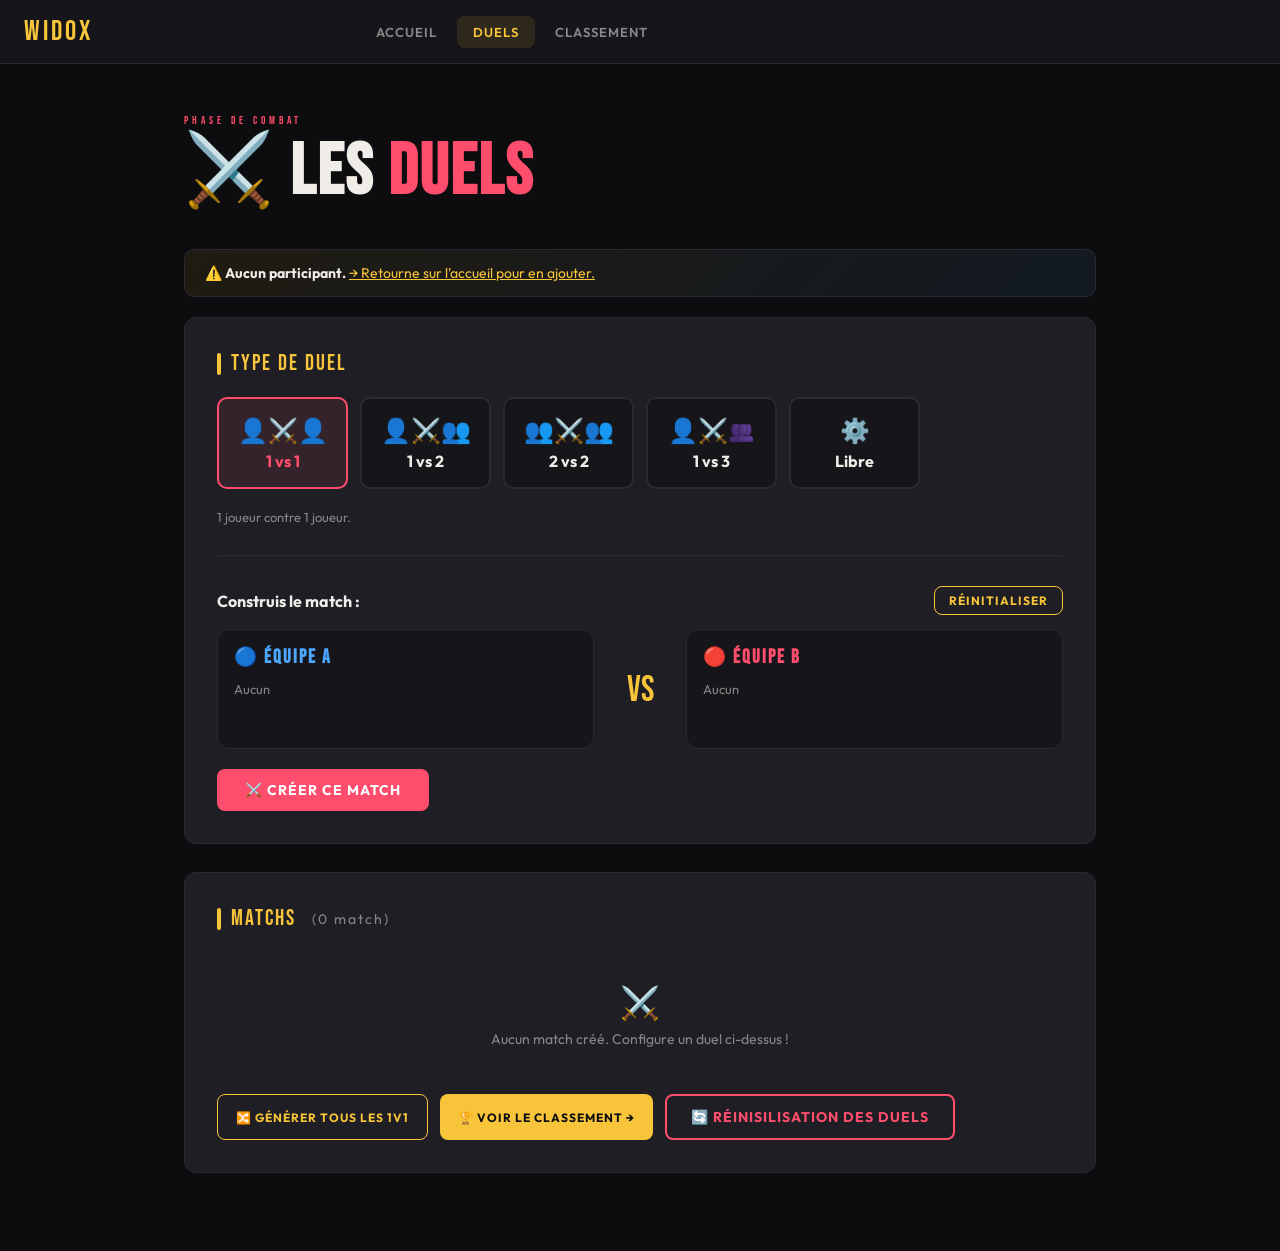
==== page2.html @ 589d2141 "Add files via upload" ====
<!DOCTYPE html>
<html lang="fr">
<head>
  <meta charset="UTF-8">
  <meta name="viewport" content="width=device-width, initial-scale=1.0">
  <title>Duels – WIDOX</title>
  <link rel="preconnect" href="https://fonts.googleapis.com">
  <link href="https://fonts.googleapis.com/css2?family=Bebas+Neue&family=Outfit:wght@300;400;600;700&display=swap" rel="stylesheet">
  <link rel="stylesheet" href="CSSévent.css">
</head>
<body>

<nav>
  <span class="logo-text">WIDOX</span>
  <div class="nav-links" id="nav-links">
    <a href="index.html">Accueil</a>
    <a href="page2.html" class="active">Duels</a>
    <a href="page3.html">Classement</a>
  </div>
  <button class="nav-hamburger" id="nav-hamburger" onclick="toggleNav()" aria-label="Menu">
    <span></span><span></span><span></span>
  </button>
</nav>

<main class="wide">
  <div class="hero-label red">Phase de combat</div>
  <h1>⚔️ Les <span class="accent2">Duels</span></h1>

  <div class="info-bar" id="info-bar">Chargement des participants…</div>

  <!-- Sélection -->
  <div class="card">
    <div class="card-title">Type de duel</div>
    <div class="mode-grid" id="mode-grid">
      <div class="mode-btn selected" data-mode="1v1" onclick="selectMode(this)"><span class="mode-icon">👤⚔️👤</span>1 vs 1</div>
      <div class="mode-btn" data-mode="1v2" onclick="selectMode(this)"><span class="mode-icon">👤⚔️👥</span>1 vs 2</div>
      <div class="mode-btn" data-mode="2v2" onclick="selectMode(this)"><span class="mode-icon">👥⚔️👥</span>2 vs 2</div>
      <div class="mode-btn" data-mode="1v3" onclick="selectMode(this)">
      <span class="mode-icon">👤⚔️<img src="IMG_personnage2.png" alt="groupe" style="height:24px;vertical-align:middle;"></span>
      1 vs 3
      </div>

      <div class="mode-btn" data-mode="free" onclick="selectMode(this)"><span class="mode-icon">⚙️</span>Libre</div>
    </div>
    <div id="mode-desc" style="font-size:13px;color:var(--muted);margin-bottom:20px;"></div>

    <!-- Faire les équipes -->
    <div id="matchup-zone" class="visible">
      <hr class="section-sep">
      <div style="display:flex; justify-content:space-between; align-items:center; margin-bottom:14px;">
        <span style="font-weight:700;">Construis le match :</span>
        <button class="btn btn-outline" onclick="clearSelection()" style="padding:6px 14px;font-size:12px;">Réinitialiser</button>
      </div>

      <!-- Mode libre -->
      <div class="team-target-toggle" id="free-target-toggle" style="display:none;">
        <span>Ajouter dans →</span>
        <button class="target-btn active-a" id="btn-target-a" onclick="setTarget('A')">🔵 Équipe A</button>
        <button class="target-btn" id="btn-target-b" onclick="setTarget('B')">🔴 Équipe B</button>
      </div>

      <div class="team-builder">
        <div class="team-box team-a">
          <h3>🔵 ÉQUIPE A</h3>
          <div id="team-a-display" style="color:var(--muted);font-size:13px;">Clique sur des participants →</div>
        </div>
        <div class="vs-badge">VS</div>
        <div class="team-box team-b">
          <h3>🔴 ÉQUIPE B</h3>
          <div id="team-b-display" style="color:var(--muted);font-size:13px;">← Clique sur des participants</div>
        </div>
      </div>

      <div id="pills-zone" style="margin-bottom:20px;"></div>
      <button class="btn btn-red" onclick="ajouterMatch()">⚔️ Créer ce match</button>
    </div>
  </div>

  <!-- Liste de matchs -->
  <div class="card">
    <div class="card-title">Matchs <span id="match-count" style="font-size:14px;color:var(--muted);font-family:'Outfit';font-weight:400;margin-left:6px;"></span></div>
    <div id="matches-list">
      <div class="empty-state"><span>⚔️</span>Aucun match créé. Configure un duel ci-dessus !</div>
    </div>
    <div style="margin-top:16px;display:flex;gap:12px;flex-wrap:wrap;">
      <button class="btn btn-outline" onclick="genMatchs()" style="font-size:12px;padding:10px 18px;">🔀 Générer tous les 1v1</button>
      <button class="btn" onclick="window.location='page3.html'" style="font-size:12px;padding:10px 18px;">🏆 Voir le classement →</button>
      <button class="btn btn-reset" onclick="resetTout()">🔄️ Réinisilisation des duels</button>
    </div>
  </div>
</main>

<div class="toast" id="toast"></div>

<script>
  function resetTout() {
    if (confirm('⚠️ Supprimer TOUTES les données en rapport avec les matches, les duels et les scores) ?')) {
      localStorage.removeItem('widox_matches');
      localStorage.removeItem('widox_duels');
      localStorage.removeItem('widox_scores');
      location.reload();
    }
  }

  let participants = JSON.parse(localStorage.getItem('widox_participants') || '[]');
  let matches     = JSON.parse(localStorage.getItem('widox_matches') || '[]');
  let event       = JSON.parse(localStorage.getItem('widox_event') || 'null');

  let mode = '1v1';
  let teamA = [], teamB = [];
  // En mode libre, on choisit vers quelle équipe on ajoute
  let freeTarget = 'A'; // 'A' ou 'B'

  const limits = { '1v1':[1,1], '1v2':[1,2], '2v2':[2,2], '1v3':[1,3], 'free':[Infinity,Infinity] };

  function toggleNav() {
    document.getElementById('nav-links').classList.toggle('open');
  }

  function saveMatches() { localStorage.setItem('widox_matches', JSON.stringify(matches)); }
  function saveParticipants() { localStorage.setItem('widox_participants', JSON.stringify(participants)); }

  function showToast(msg) {
    const t = document.getElementById('toast');
    t.textContent = msg;
    t.classList.add('show');
    setTimeout(() => t.classList.remove('show'), 2500);
  }

  function init() {
    const bar = document.getElementById('info-bar');
    if (!participants.length) {
      bar.innerHTML = '⚠️ <strong>Aucun participant.</strong> <a href="index.html" style="color:var(--accent)">→ Retourne sur l\'accueil pour en ajouter.</a>';
    } else {
      bar.innerHTML = `${event ? '<strong>' + event.nom + '</strong> · ' : ''}${participants.length} participant(s) chargés · ${matches.length} match(s) enregistrés`;
    }
    renderPills();
    renderMatches();
    updateModeDesc();
  }

  function selectMode(el) {
    document.querySelectorAll('.mode-btn').forEach(b => b.classList.remove('selected'));
    el.classList.add('selected');
    mode = el.dataset.mode;
    teamA = []; teamB = [];
    freeTarget = 'A';
    // Afficher/masquer le sélecteur d'équipe cible en mode libre
    const toggle = document.getElementById('free-target-toggle');
    toggle.style.display = mode === 'free' ? 'flex' : 'none';
    // Réinitialiser les boutons target
    document.getElementById('btn-target-a').className = 'target-btn active-a';
    document.getElementById('btn-target-b').className = 'target-btn';
    renderPills();
    updateModeDesc();
  }

  function setTarget(team) {
    freeTarget = team;
    document.getElementById('btn-target-a').className = 'target-btn' + (team === 'A' ? ' active-a' : '');
    document.getElementById('btn-target-b').className = 'target-btn' + (team === 'B' ? ' active-b' : '');
  }

  function updateModeDesc() {
    const descs = {
      '1v1': '1 joueur contre 1 joueur.',
      '1v2': '1 joueur affronte une équipe de 2.',
      '2v2': '2 joueurs contre 2 joueurs.',
      '1v3': '1 joueur contre une équipe de 3.',
      'free': 'Compose librement tes équipes : choisis l\'équipe cible (A ou B) puis clique sur les participants.'
    };
    document.getElementById('mode-desc').textContent = descs[mode] || '';
  }

  function renderPills() {
    const zone = document.getElementById('pills-zone');
    zone.innerHTML = participants.map((p, i) => {
      const inA = teamA.includes(i);
      const inB = teamB.includes(i);
      const cls = inA ? 'in-team-a' : inB ? 'in-team-b' : '';
      return `<span class="participant-pill ${cls}" onclick="toggleParticipant(${i})">${inA ? '🔵 ' : inB ? '🔴 ' : ''}${p.prenom} ${p.nom}</span>`;
    }).join('');

    const fmtTeam = arr => arr.length
      ? arr.map(i => `<span style="display:block;font-size:14px;font-weight:600;margin:2px 0;">${participants[i].prenom} ${participants[i].nom}</span>`).join('')
      : '<span style="color:var(--muted);font-size:13px;">Aucun</span>';
    document.getElementById('team-a-display').innerHTML = fmtTeam(teamA);
    document.getElementById('team-b-display').innerHTML = fmtTeam(teamB);
  }

  function toggleParticipant(i) {
    // Si déjà dans une équipe → on le retire
    if (teamA.includes(i)) { teamA = teamA.filter(x => x !== i); renderPills(); return; }
    if (teamB.includes(i)) { teamB = teamB.filter(x => x !== i); renderPills(); return; }

    if (mode === 'free') {
      // En mode libre, on ajoute dans l'équipe cible choisie
      if (freeTarget === 'A') {
        teamA.push(i);
      } else {
        teamB.push(i);
      }
      renderPills();
      return;
    }

    // Modes fixes : remplir A puis B selon les limites
    const [limA, limB] = limits[mode];
    if (teamA.length < limA) { teamA.push(i); renderPills(); return; }
    if (teamB.length < limB) { teamB.push(i); renderPills(); return; }
    showToast('Les équipes sont complètes pour ce mode !');
  }

  function clearSelection() { teamA = []; teamB = []; freeTarget = 'A'; setTarget('A'); renderPills(); }

  function ajouterMatch() {
    if (!teamA.length || !teamB.length) { alert('Compose les deux équipes !'); return; }
    const overlap = teamA.filter(i => teamB.includes(i));
    if (overlap.length) { alert('Un joueur ne peut pas être dans les deux équipes !'); return; }

    const match = { id: Date.now(), teamA: [...teamA], teamB: [...teamB], winner: null, mode };
    matches.push(match);
    saveMatches();
    clearSelection();
    renderMatches();
    showToast('⚔️ Match créé !');
  }

  function setWinner(matchId, winner) {
    const m = matches.find(m => m.id === matchId);
    if (!m) return;

    if (m.winner) {
      const prev = m.winner === 'A' ? m.teamA : m.teamB;
      const prevLost = m.winner === 'A' ? m.teamB : m.teamA;
      prev.forEach(i => { if (participants[i]) participants[i].wins = Math.max(0, participants[i].wins - 1); });
      prevLost.forEach(i => { if (participants[i]) participants[i].losses = Math.max(0, participants[i].losses - 1); });
    }

    m.winner = winner;
    const winners = winner === 'A' ? m.teamA : m.teamB;
    const losers  = winner === 'A' ? m.teamB : m.teamA;
    winners.forEach(i => { if (participants[i]) participants[i].wins++; });
    losers.forEach(i => { if (participants[i]) participants[i].losses++; });

    saveMatches();
    saveParticipants();
    renderMatches();
    showToast(winner === 'A' ? '🔵 Équipe A gagne !' : '🔴 Équipe B gagne !');
  }

  function supprimerMatch(matchId) {
    const m = matches.find(m => m.id === matchId);
    if (m && m.winner) {
      const winners = m.winner === 'A' ? m.teamA : m.teamB;
      const losers  = m.winner === 'A' ? m.teamB : m.teamA;
      winners.forEach(i => { if (participants[i]) participants[i].wins = Math.max(0, participants[i].wins - 1); });
      losers.forEach(i => { if (participants[i]) participants[i].losses = Math.max(0, participants[i].losses - 1); });
      saveParticipants();
    }
    matches = matches.filter(m => m.id !== matchId);
    saveMatches();
    renderMatches();
  }

  function renderMatches() {
    const list = document.getElementById('matches-list');
    document.getElementById('match-count').textContent = `(${matches.length} match${matches.length > 1 ? 's' : ''})`;
    if (!matches.length) {
      list.innerHTML = '<div class="empty-state"><span>⚔️</span>Aucun match créé. Configure un duel ci-dessus !</div>';
      return;
    }
    list.innerHTML = matches.map(m => {
      const nameA = m.teamA.map(i => participants[i] ? `${participants[i].prenom} ${participants[i].nom}` : '?').join(' & ');
      const nameB = m.teamB.map(i => participants[i] ? `${participants[i].prenom} ${participants[i].nom}` : '?').join(' & ');
      const played = !!m.winner;
      return `
        <div class="match-card ${played ? 'played' : ''}">
          <div class="match-team a">${nameA}</div>
          <div class="match-controls">
            <span class="match-score">VS</span>
            ${played
              ? `<span class="match-result ${m.winner.toLowerCase()}">${m.winner === 'A' ? nameA : nameB} WIN</span>`
              : `<div class="match-btns">
                  <button class="win-btn win-a" onclick="setWinner(${m.id},'A')">🔵 A</button>
                  <button class="win-btn win-b" onclick="setWinner(${m.id},'B')">🔴 B</button>
                </div>`
            }
            <button onclick="supprimerMatch(${m.id})" style="background:none;border:none;color:var(--muted);cursor:pointer;font-size:16px;">✕</button>
          </div>
          <div class="match-team b">${nameB}</div>
        </div>`;
    }).join('');
  }

  function genMatchs() {
    if (participants.length < 2) { alert('Il faut au moins 2 participants !'); return; }
    if (!confirm('Générer tous les matchs 1v1 possible ? Cela peut créer beaucoup de matchs.')) return;
    for (let i = 0; i < participants.length; i++) {
      for (let j = i + 1; j < participants.length; j++) {
        matches.push({ id: Date.now() + Math.random(), teamA: [i], teamB: [j], winner: null, mode: '1v1' });
      }
    }
    saveMatches();
    renderMatches();
    showToast(`${matches.length} matchs générés !`);
  }

  init();
</script>
</body>
</html>
---- CSSévent.css ----
/* Supprime tous les marges et évite les débordements inattendus */
*, *::before, *::after { box-sizing: border-box; margin: 0; padding: 0; }

/* Selectionne toute la page pour éviter de répéter à chaque fois les mêmes couleurs */
:root {
  --bg: #0d0d0f;
  --surface: #16161a;
  --card: #1e1e24;
  --accent: #f7c43a;
  --accent2: #ff4d6d;
  --blue: #4da6ff;
  --green: #4dffb4;
  --text: #f0ede8;
  --muted: #888;
  --border: #2a2a32;
  --radius: 12px;
}

body {
  font-family: 'Outfit', sans-serif;
  background: var(--bg);
  color: var(--text);
  min-height: 100vh;
}

/* Le nav */
nav {
  display: flex; /* aligne le logo */
  align-items: center;
  gap: 8px;
  padding: 0 24px;
  height: 64px;
  border-bottom: 1px solid var(--border);
  background: var(--surface);
  position: sticky; /* La barre reste collé en haut */
  top: 0; /* La barre reste collé en haut */
  z-index: 100;
}

nav .logo-text {
  font-family: 'Bebas Neue', sans-serif;
  font-size: 28px;
  color: var(--accent);
  letter-spacing: 3px;
  margin-right: auto;
}

/* Bouton pour tel */
.nav-hamburger {
  display: none; /* bonton caché par défaut */
  flex-direction: column;
  justify-content: center;
  gap: 5px;
  width: 40px;
  height: 40px;
  background: none;
  border: none;
  cursor: pointer;
  padding: 6px;
  border-radius: 8px;
  transition: background .2s; /* à cause de --accent2 */
}

.nav-hamburger:hover { background: rgba(247,196,58,.1); }

.nav-hamburger span {
  display: block;
  height: 2px;
  width: 100%;
  background: var(--text);
  border-radius: 2px;
  transition: all .3s;
}

/* lien de navigation  */
.nav-links {
  display: flex;
  align-items: center;
  gap: 4px;
  position: absolute;
  left: 40%;                    /* Le bord gauche est au milieu du parent */
  transform: translateX(-50%);  /* On recule de la moitié de sa propre largeur */
}

.nav-links a {
  text-decoration: none;
  color: var(--muted);
  font-weight: 600;
  font-size: 13px;
  letter-spacing: 1px;
  text-transform: uppercase;
  padding: 8px 16px;
  border-radius: 8px;
  transition: all .2s;
  white-space: nowrap;
}
.nav-links a:hover,
.nav-links a.active {
  color: var(--accent);
  background: rgba(247,196,58,.1);
}

/* Les trois traits */
@media (max-width: 600px) { /* une règle responsive qui s'applique si l'écran fait minimum 600px(mobile) */
  nav { padding: 0 16px; position: relative; flex-wrap: wrap; height: auto; min-height: 56px; padding-top: 10px; padding-bottom: 10px; }
  .nav-hamburger { display: flex; }
  .nav-links {
    display: none;
    flex-direction: column;
    align-items: stretch;
    width: 100%;
    padding: 10px 0;
    gap: 2px;
  }
  .nav-links.open { display: flex; }
  .nav-links a { padding: 12px 16px; border-radius: 8px; font-size: 14px; }
}

/* Le principal */
main {
  max-width: 860px;
  margin: 0 auto;
  padding: 50px 24px;
}
main.wide { max-width: 960px; }

/* Typographie */
.hero-label {
  font-family: 'Bebas Neue', sans-serif;
  font-size: 11px;
  letter-spacing: 4px;
  text-transform: uppercase;
  margin-bottom: 10px;
}
.hero-label.yellow { color: var(--accent); }
.hero-label.red    { color: var(--accent2); }
.hero-label.green  { color: var(--green); }

h1 {
  font-family: 'Bebas Neue', sans-serif;
  font-size: clamp(40px, 6vw, 72px);
  line-height: 1;
  letter-spacing: 2px;
  margin-bottom: 40px;
}
h1 span.accent  { color: var(--accent); }
h1 span.accent2 { color: var(--accent2); }
h1 span.green   { color: var(--green); }

/* Les cartes */
.card {
  background: var(--card);
  border: 1px solid var(--border);
  border-radius: var(--radius);
  padding: 32px;
  margin-bottom: 28px;
}

.card-title {
  font-family: 'Bebas Neue', sans-serif;
  font-size: 22px;
  letter-spacing: 2px;
  color: var(--accent);
  margin-bottom: 20px;
  display: flex;
  align-items: center;
  gap: 10px;
}
.card-title::before {
  content: '';
  display: block;
  width: 4px;
  height: 22px;
  background: var(--accent);
  border-radius: 2px;
}

/* Les boutons */
.btn {
  background: var(--accent);
  color: #0d0d0f;
  font-family: 'Outfit', sans-serif;
  font-weight: 700;
  font-size: 14px;
  letter-spacing: 1px;
  text-transform: uppercase;
  border: none;
  border-radius: 8px;
  padding: 12px 28px;
  cursor: pointer;
  transition: opacity .2s, transform .15s;
  text-decoration: none;
  display: inline-block;
}
/* Variantes qui écrasent que les couleur */
.btn:hover { opacity: .85; transform: translateY(-1px); }
.btn:active { transform: translateY(0); }
.btn-red     { background: var(--accent2); color: white; }
.btn-blue    { background: var(--blue); color: #0d0d0f; }
.btn-outline { background: transparent; border: 1px solid var(--accent); color: var(--accent); }
.btn-danger  { background: transparent; border: 1px solid var(--accent2); color: var(--accent2); font-size: 12px; padding: 6px 12px; }
.btn-muted   { background: transparent; border: 1px solid var(--muted); color: var(--muted); }

.nav-btn {
  display: inline-flex;
  align-items: center;
  gap: 8px;
  margin-top: 10px;
  text-decoration: none;
  background: var(--accent2);
  color: white;
  font-family: 'Outfit', sans-serif;
  font-weight: 700;
  font-size: 14px;
  letter-spacing: 1px;
  text-transform: uppercase;
  border-radius: 8px;
  padding: 12px 24px;
  transition: opacity .2s;
}
.nav-btn:hover { opacity: .85; }

.bottom-actions {
  display: flex;
  gap: 14px;
  align-items: center;
  flex-wrap: wrap;
  margin-top: 10px;
}

.btn-reset {
  background: transparent;
  border: 2px solid var(--accent2);
  color: var(--accent2);
  font-size: 14px;
  padding: 12px 24px;
  transition: all .2s;
}

.btn-reset:hover {
  background: var(--accent2);
  color: white;
}


/* les formes d'éléments */
.form-row {
  display: flex;
  gap: 14px;
  flex-wrap: wrap;
  margin-bottom: 14px;
}

input[type="text"] {
  flex: 1;
  min-width: 180px;
  background: var(--surface);
  border: 1px solid var(--border);
  border-radius: 8px;
  padding: 12px 16px;
  color: var(--text);
  font-family: 'Outfit', sans-serif;
  font-size: 15px;
  outline: none;
  transition: border-color .2s;
}
input[type="text"]:focus { border-color: var(--accent); }
input[type="text"]::placeholder { color: var(--muted); }

textarea {
  width: 100%;
  background: var(--surface);
  border: 1px solid var(--border);
  border-radius: 8px;
  padding: 12px 16px;
  color: var(--text);
  font-family: 'Outfit', sans-serif;
  font-size: 15px;
  outline: none;
  resize: vertical;
  min-height: 80px;
  transition: border-color .2s;
  margin-bottom: 14px;
}
textarea:focus { border-color: var(--accent); }
textarea::placeholder { color: var(--muted); }

select {
  background: var(--surface);
  border: 1px solid var(--border);
  border-radius: 8px;
  padding: 10px 14px;
  color: var(--text);
  font-family: 'Outfit', sans-serif;
  font-size: 14px;
  outline: none;
  cursor: pointer;
}
select:focus { border-color: var(--accent); }

/* TOAST */
.toast {
  position: fixed;
  bottom: 30px;
  right: 30px;
  background: var(--accent);
  color: #0d0d0f;
  font-weight: 700;
  font-size: 14px;
  padding: 14px 22px;
  border-radius: 10px;
  opacity: 0;
  transform: translateY(10px);
  transition: all .3s;
  z-index: 999;
  pointer-events: none;
}
.toast.show { opacity: 1; transform: translateY(0); }

/* Etat vide */
.empty-state {
  text-align: center;
  padding: 30px;
  color: var(--muted);
  font-size: 14px;
}
.empty-state span { font-size: 32px; display: block; margin-bottom: 8px; }

/* Compter le nombre de badgets */
.count-badge {
  background: var(--accent);
  color: #0d0d0f;
  font-size: 12px;
  font-weight: 700;
  border-radius: 20px;
  padding: 2px 10px;
  margin-left: 10px;
}

/* Ce qui sépare */
.section-sep { border: none; height: 1px; background: var(--border); margin: 30px 0; }

/* Animation */
@keyframes slideIn {
  from { opacity: 0; transform: translateX(-10px); }
  to   { opacity: 1; transform: translateX(0); }
}

/* Page 1 : Accueil */
#event-badge {
  display: none;
  align-items: center;
  gap: 14px;
  background: linear-gradient(135deg, rgba(247,196,58,.12), rgba(255,77,109,.08));
  border: 1px solid var(--accent);
  border-radius: var(--radius);
  padding: 18px 24px;
  margin-bottom: 28px;
}
#event-badge.visible { display: flex; }
#event-badge .ev-icon { font-size: 28px; }
#event-badge .ev-name { font-family: 'Bebas Neue', sans-serif; font-size: 22px; letter-spacing: 2px; color: var(--accent); }
#event-badge .ev-desc { font-size: 13px; color: var(--muted); }

#listeParticipants { list-style: none; margin-top: 16px; display: flex; flex-direction: column; gap: 10px; }
#listeParticipants li {
  display: flex;
  align-items: center;
  background: var(--surface);
  border: 1px solid var(--border);
  border-radius: 8px;
  padding: 12px 18px;
  font-weight: 600;
  animation: slideIn .3s ease;
}
.participant-num { font-family: 'Bebas Neue', sans-serif; font-size: 18px; color: var(--accent); width: 32px; flex-shrink: 0; }
.participant-name { flex: 1; }
.participant-wins { font-size: 12px; color: var(--muted); margin-left: 8px; }

/* Page 2 : Duels */
.mode-grid { display: grid; grid-template-columns: repeat(auto-fill, minmax(130px, 1fr)); gap: 12px; margin-bottom: 20px; }
.mode-btn {
  background: var(--surface); border: 2px solid var(--border);
  border-radius: 10px; padding: 16px 10px; text-align: center;
  cursor: pointer; transition: all .2s; color: var(--text);
  font-family: 'Outfit', sans-serif; font-weight: 700; font-size: 16px;
}
.mode-btn .mode-icon { font-size: 24px; display: block; margin-bottom: 6px; }
.mode-btn:hover { border-color: var(--accent); color: var(--accent); }
.mode-btn.selected { border-color: var(--accent2); background: rgba(255,77,109,.1); color: var(--accent2); }

#matchup-zone { display: none; }
#matchup-zone.visible { display: block; }

.team-builder { display: grid; grid-template-columns: 1fr 60px 1fr; gap: 16px; align-items: start; margin-bottom: 20px; }
.team-box { background: var(--surface); border: 1px solid var(--border); border-radius: var(--radius); padding: 16px; min-height: 120px; }
.team-box h3 { font-family: 'Bebas Neue', sans-serif; letter-spacing: 2px; margin-bottom: 12px; }
.team-box.team-a h3 { color: var(--blue); }
.team-box.team-b h3 { color: var(--accent2); }
.vs-badge { font-family: 'Bebas Neue', sans-serif; font-size: 36px; color: var(--accent); text-align: center; padding-top: 40px; }

/* Cible en mode libre */
.team-target-toggle {
  display: flex;
  gap: 10px;
  margin-bottom: 14px;
  padding: 12px 16px;
  background: var(--surface);
  border: 1px solid var(--border);
  border-radius: 10px;
  align-items: center;
  flex-wrap: wrap;
}
/* Affichage des équipes */
.team-target-toggle span { font-size: 13px; color: var(--muted); font-weight: 600; margin-right: 4px; }
.target-btn {
  border: 2px solid var(--border);
  background: var(--card);
  border-radius: 8px;
  padding: 8px 20px;
  cursor: pointer;
  font-family: 'Outfit', sans-serif;
  font-weight: 700;
  font-size: 13px;
  color: var(--muted);
  transition: all .2s;
}
.target-btn.active-a { border-color: var(--blue); background: rgba(77,166,255,.12); color: var(--blue); }
.target-btn.active-b { border-color: var(--accent2); background: rgba(255,77,109,.12); color: var(--accent2); }

/* Etiquette pour les joueurs */
.participant-pill {
  display: inline-flex; align-items: center; gap: 6px;
  background: var(--card); border: 1px solid var(--border);
  border-radius: 20px; padding: 5px 12px; margin: 4px;
  font-size: 13px; cursor: pointer; transition: all .2s;
}
.participant-pill:hover { border-color: var(--accent); }
.participant-pill.in-team-a { background: rgba(77,166,255,.15); border-color: var(--blue); color: var(--blue); }
.participant-pill.in-team-b { background: rgba(255,77,109,.15); border-color: var(--accent2); color: var(--accent2); }

.match-card {
  background: var(--surface); border: 1px solid var(--border);
  border-radius: var(--radius); padding: 20px 24px;
  margin-bottom: 14px; display: grid;
  grid-template-columns: 1fr auto 1fr; align-items: center; gap: 16px;
}
.match-card.played { opacity: .6; border-color: #333; }
.match-team { font-weight: 700; font-size: 15px; }
.match-team.a { color: var(--blue); text-align: left; }
.match-team.b { color: var(--accent2); text-align: right; }
.match-controls { display: flex; flex-direction: column; align-items: center; gap: 6px; }
.match-score { font-family: 'Bebas Neue', sans-serif; font-size: 22px; color: var(--accent); }
.match-btns { display: flex; gap: 6px; }
.win-btn { border: none; border-radius: 6px; padding: 6px 14px; font-size: 12px; font-weight: 700; cursor: pointer; text-transform: uppercase; transition: all .2s; }
.win-a { background: rgba(77,166,255,.2); color: var(--blue); }
.win-a:hover { background: var(--blue); color: #0d0d0f; }
.win-b { background: rgba(255,77,109,.2); color: var(--accent2); }
.win-b:hover { background: var(--accent2); color: white; }
.match-result { font-family: 'Bebas Neue', sans-serif; font-size: 13px; letter-spacing: 1px; padding: 4px 10px; border-radius: 20px; }
.match-result.a { background: rgba(77,166,255,.2); color: var(--blue); }
.match-result.b { background: rgba(255,77,109,.2); color: var(--accent2); }

.info-bar {
  background: linear-gradient(135deg, rgba(247,196,58,.08), rgba(77,166,255,.08));
  border: 1px solid var(--border); border-radius: 10px;
  padding: 14px 20px; margin-bottom: 20px; font-size: 14px; color: var(--muted);
}
.info-bar strong { color: var(--text); }

/* Page 3 : Classement */
.podium { display: flex; align-items: flex-end; justify-content: center; gap: 16px; margin-bottom: 48px; }
.podium-slot { text-align: center; flex: 1; max-width: 180px; }
.podium-name { font-weight: 700; font-size: 14px; margin-bottom: 8px; white-space: nowrap; overflow: hidden; text-overflow: ellipsis; }
.podium-wins { font-size: 12px; color: var(--muted); margin-bottom: 8px; }
.podium-stand { border-radius: 8px 8px 0 0; display: flex; align-items: center; justify-content: center; font-family: 'Bebas Neue', sans-serif; font-size: 36px; }
.podium-1 .podium-stand { background: linear-gradient(135deg, #f7c43a, #ffa500); height: 110px; color: #0d0d0f; }
.podium-2 .podium-stand { background: linear-gradient(135deg, #aaa, #ccc); height: 80px; color: #0d0d0f; }
.podium-3 .podium-stand { background: linear-gradient(135deg, #cd7f32, #e8a96b); height: 60px; color: #0d0d0f; }
.podium-1 .podium-name { color: var(--accent); font-size: 16px; }
.podium-2 .podium-name { color: #ccc; }
.podium-3 .podium-name { color: #e8a96b; }

.stats-row { display: grid; grid-template-columns: repeat(3, 1fr); gap: 16px; margin-bottom: 36px; }
.stat-card { background: var(--card); border: 1px solid var(--border); border-radius: var(--radius); padding: 20px; text-align: center; }
.stat-num { font-family: 'Bebas Neue', sans-serif; font-size: 36px; color: var(--accent); }
.stat-label { font-size: 12px; color: var(--muted); letter-spacing: 1px; text-transform: uppercase; margin-top: 4px; }

.rank-row {
  display: grid;
  grid-template-columns: 52px 1fr 80px 80px 80px 80px;
  align-items: center; gap: 10px;
  padding: 14px 16px; border-radius: 10px;
  margin-bottom: 8px; transition: background .2s;
  border: 1px solid transparent;
}
.rank-row:hover { background: var(--surface); border-color: var(--border); }
.rank-row.top1 { background: rgba(247,196,58,.08); border-color: rgba(247,196,58,.3); }
.rank-row.top2 { background: rgba(200,200,200,.05); border-color: rgba(200,200,200,.2); }
.rank-row.top3 { background: rgba(205,127,50,.08); border-color: rgba(205,127,50,.3); }

.rank-num { font-family: 'Bebas Neue', sans-serif; font-size: 22px; text-align: center; }
.rank-1 { color: var(--accent); }
.rank-2 { color: #ccc; }
.rank-3 { color: #e8a96b; }
.rank-other { color: var(--muted); }
.rank-name { font-weight: 700; font-size: 15px; }
.rank-cell { text-align: center; font-size: 14px; }
.rank-cell.wins   { color: var(--green); font-weight: 700; }
.rank-cell.losses { color: var(--accent2); }
.rank-cell.ratio  { color: var(--accent); font-weight: 700; }
.rank-cell.played { color: var(--muted); }

.rank-header {
  display: grid;
  grid-template-columns: 52px 1fr 80px 80px 80px 80px;
  gap: 10px; padding: 0 16px 12px;
  font-size: 11px; letter-spacing: 2px;
  color: var(--muted); text-transform: uppercase;
  border-bottom: 1px solid var(--border); margin-bottom: 12px;
}
.rank-header span { text-align: center; }
.rank-header span:nth-child(2) { text-align: left; }

/* barre de progression */
.winrate-bar { height: 4px; border-radius: 4px; background: var(--border); margin-top: 6px; overflow: hidden; }
.winrate-fill { height: 100%; border-radius: 4px; background: linear-gradient(90deg, var(--green), var(--accent)); transition: width .6s ease; }
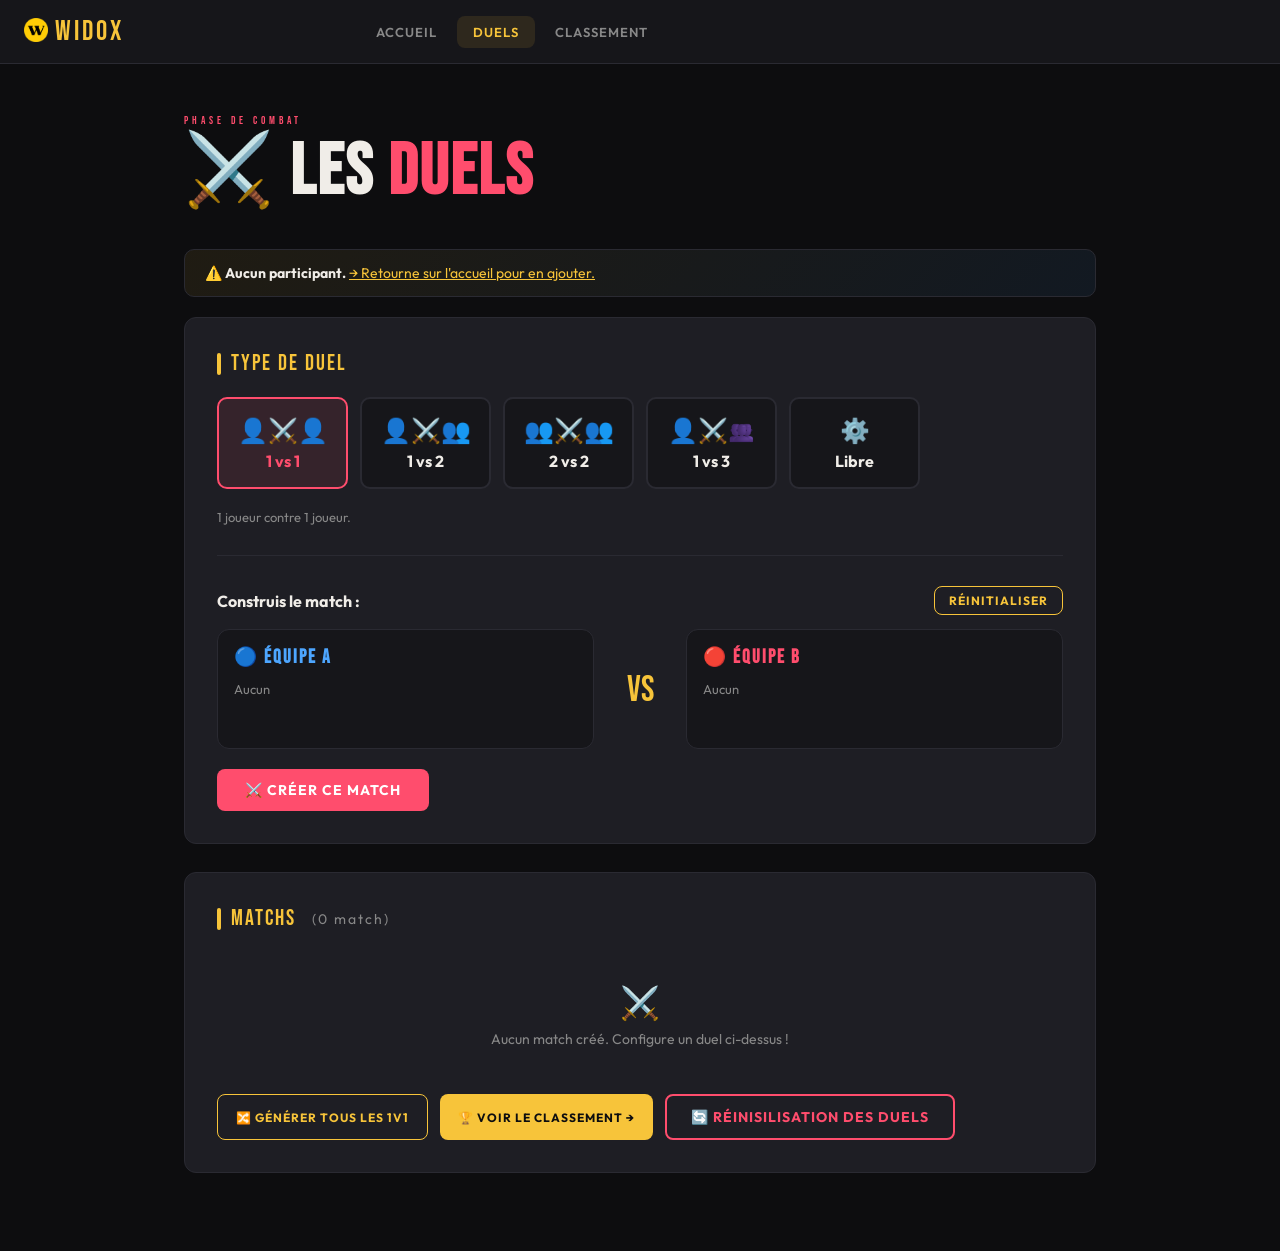
==== commit 186e6424: "Add files via upload" ====
--- a/page2.html
+++ b/page2.html
@@ -6,12 +6,12 @@
   <title>Duels – WIDOX</title>
   <link rel="preconnect" href="https://fonts.googleapis.com">
   <link href="https://fonts.googleapis.com/css2?family=Bebas+Neue&family=Outfit:wght@300;400;600;700&display=swap" rel="stylesheet">
-  <link rel="stylesheet" href="CSSévent.css">
+  <link rel="stylesheet" href="CSSevent.css">
 </head>
 <body>
 
 <nav>
-  <span class="logo-text">WIDOX</span>
+  <span class="logo-text"><img src="W_logo.png" alt="groupe" style="height:24px;vertical-align:middle;"> WIDOX</span>
   <div class="nav-links" id="nav-links">
     <a href="index.html">Accueil</a>
     <a href="page2.html" class="active">Duels</a>
@@ -27,6 +27,14 @@
   <h1>⚔️ Les <span class="accent2">Duels</span></h1>
 
   <div class="info-bar" id="info-bar">Chargement des participants…</div>
+
+
+  <!-- Alerte match final -->
+  <div id="final-alert" style="display:none;" class="final-alert">
+    <div class="final-alert-title">🏆 MATCH FINAL REQUIS</div>
+    <div id="final-alert-text" style="font-size:14px;color:var(--text);margin-bottom:14px;"></div>
+    <button class="btn" onclick="genererMatchFinal()">⚔️ Générer le match final</button>
+  </div>
 
   <!-- Sélection -->
   <div class="card">
@@ -104,7 +112,8 @@
 
   let participants = JSON.parse(localStorage.getItem('widox_participants') || '[]');
   let matches     = JSON.parse(localStorage.getItem('widox_matches') || '[]');
-  let event       = JSON.parse(localStorage.getItem('widox_event') || 'null');
+  let event   = JSON.parse(localStorage.getItem('widox_event')   || 'null');
+  let scoring = JSON.parse(localStorage.getItem('widox_scoring') || 'null') || { win: 3, loss: 0, tieRule: 'points' };
 
   let mode = '1v1';
   let teamA = [], teamB = [];
@@ -132,11 +141,12 @@
     if (!participants.length) {
       bar.innerHTML = '⚠️ <strong>Aucun participant.</strong> <a href="index.html" style="color:var(--accent)">→ Retourne sur l\'accueil pour en ajouter.</a>';
     } else {
-      bar.innerHTML = `${event ? '<strong>' + event.nom + '</strong> · ' : ''}${participants.length} participant(s) chargés · ${matches.length} match(s) enregistrés`;
+      bar.innerHTML = `${event ? '<strong>' + event.nom + '</strong> · ' : ''}${participants.length} participant(s) · ${matches.length} match(s) · <strong style="color:var(--accent)">${scoring.win} pts/victoire</strong>`;
     }
     renderPills();
     renderMatches();
     updateModeDesc();
+    checkFinalAlert();
   }
 
   function selectMode(el) {
@@ -218,7 +228,7 @@
     const overlap = teamA.filter(i => teamB.includes(i));
     if (overlap.length) { alert('Un joueur ne peut pas être dans les deux équipes !'); return; }
 
-    const match = { id: Date.now(), teamA: [...teamA], teamB: [...teamB], winner: null, mode };
+    const match = { id: Date.now(), teamA: [...teamA], teamB: [...teamB], winner: null, mode, isFinal: false };
     matches.push(match);
     saveMatches();
     clearSelection();
@@ -226,41 +236,30 @@
     showToast('⚔️ Match créé !');
   }
 
-  function setWinner(matchId, winner) {
-    const m = matches.find(m => m.id === matchId);
-    if (!m) return;
-
-    if (m.winner) {
-      const prev = m.winner === 'A' ? m.teamA : m.teamB;
-      const prevLost = m.winner === 'A' ? m.teamB : m.teamA;
-      prev.forEach(i => { if (participants[i]) participants[i].wins = Math.max(0, participants[i].wins - 1); });
-      prevLost.forEach(i => { if (participants[i]) participants[i].losses = Math.max(0, participants[i].losses - 1); });
-    }
-
-    m.winner = winner;
-    const winners = winner === 'A' ? m.teamA : m.teamB;
-    const losers  = winner === 'A' ? m.teamB : m.teamA;
-    winners.forEach(i => { if (participants[i]) participants[i].wins++; });
-    losers.forEach(i => { if (participants[i]) participants[i].losses++; });
-
-    saveMatches();
-    saveParticipants();
-    renderMatches();
-    showToast(winner === 'A' ? '🔵 Équipe A gagne !' : '🔴 Équipe B gagne !');
-  }
+  /* Attribuer / retirer les points selon les règles */
+  function attribuerPoints(winTeam, loseTeam) {
+    winTeam.forEach(i  => { if (participants[i]) { participants[i].wins++;   participants[i].points = (participants[i].points||0) + scoring.win;  } });
+    loseTeam.forEach(i => { if (participants[i]) { participants[i].losses++; participants[i].points = (participants[i].points||0) + scoring.loss; } });
+  }
+  function retirerPoints(winTeam, loseTeam) {
+    winTeam.forEach(i  => { if (participants[i]) { participants[i].wins   = Math.max(0,(participants[i].wins||0)-1);   participants[i].points = Math.max(0,(participants[i].points||0)-scoring.win);  } });
+    loseTeam.forEach(i => { if (participants[i]) { participants[i].losses = Math.max(0,(participants[i].losses||0)-1); participants[i].points = Math.max(0,(participants[i].points||0)-scoring.loss); } });
+  }
+
+  /* setWinner remplacé par validerScore avec saisie de score */
 
   function supprimerMatch(matchId) {
     const m = matches.find(m => m.id === matchId);
     if (m && m.winner) {
-      const winners = m.winner === 'A' ? m.teamA : m.teamB;
-      const losers  = m.winner === 'A' ? m.teamB : m.teamA;
-      winners.forEach(i => { if (participants[i]) participants[i].wins = Math.max(0, participants[i].wins - 1); });
-      losers.forEach(i => { if (participants[i]) participants[i].losses = Math.max(0, participants[i].losses - 1); });
+      const w = m.winner === 'A' ? m.teamA : m.teamB;
+      const l = m.winner === 'A' ? m.teamB : m.teamA;
+      retirerPoints(w, l);
       saveParticipants();
     }
     matches = matches.filter(m => m.id !== matchId);
     saveMatches();
     renderMatches();
+    checkFinalAlert();
   }
 
   function renderMatches() {
@@ -271,26 +270,100 @@
       return;
     }
     list.innerHTML = matches.map(m => {
-      const nameA = m.teamA.map(i => participants[i] ? `${participants[i].prenom} ${participants[i].nom}` : '?').join(' & ');
-      const nameB = m.teamB.map(i => participants[i] ? `${participants[i].prenom} ${participants[i].nom}` : '?').join(' & ');
-      const played = !!m.winner;
+      const nameA     = m.teamA.map(i => participants[i] ? `${participants[i].prenom} ${participants[i].nom}` : '?').join(' & ');
+      const nameB     = m.teamB.map(i => participants[i] ? `${participants[i].prenom} ${participants[i].nom}` : '?').join(' & ');
+      const played    = !!m.winner;
+      const finalBadge = m.isFinal ? `<span class="finale-badge">FINALE</span>` : '';
+      const finalStyle = m.isFinal ? 'border-color:var(--accent);background:rgba(247,196,58,.05)' : '';
+
+      // Scores enregistrés (ou vide si pas encore joué)
+      const scoreA = m.scoreA !== undefined ? m.scoreA : '';
+      const scoreB = m.scoreB !== undefined ? m.scoreB : '';
+
       return `
-        <div class="match-card ${played ? 'played' : ''}">
-          <div class="match-team a">${nameA}</div>
+        <div class="match-card ${played ? 'played' : ''}" style="${finalStyle}">
+
+          <!-- Équipe A : nom + input score -->
+          <div class="match-side">
+            <div class="match-team a">${nameA}</div>
+            ${played
+              ? `<div class="match-score-display a">${scoreA}</div>`
+              : `<input type="number" class="score-input score-a" id="scoreA-${m.id}"
+                   value="${scoreA}" min="0" placeholder="pts"
+                   oninput="previewScore(${m.id})">`
+            }
+          </div>
+
+          <!-- Centre : VS / badge finale / résultat / valider -->
           <div class="match-controls">
+            ${finalBadge}
             <span class="match-score">VS</span>
             ${played
-              ? `<span class="match-result ${m.winner.toLowerCase()}">${m.winner === 'A' ? nameA : nameB} WIN</span>`
-              : `<div class="match-btns">
-                  <button class="win-btn win-a" onclick="setWinner(${m.id},'A')">🔵 A</button>
-                  <button class="win-btn win-b" onclick="setWinner(${m.id},'B')">🔴 B</button>
-                </div>`
+              ? `<span class="match-result ${m.winner.toLowerCase()}">${m.winner === 'A' ? nameA : nameB} WIN</span>
+                 <div class="match-score-result">${scoreA} – ${scoreB}</div>`
+              : `<button class="win-btn win-validate" id="validate-${m.id}" onclick="validerScore(${m.id})" disabled>✔ Valider</button>`
             }
-            <button onclick="supprimerMatch(${m.id})" style="background:none;border:none;color:var(--muted);cursor:pointer;font-size:16px;">✕</button>
+            <button onclick="supprimerMatch(${m.id})" style="background:none;border:none;color:var(--muted);cursor:pointer;font-size:18px;margin-top:4px;">✕</button>
           </div>
-          <div class="match-team b">${nameB}</div>
+
+          <!-- Équipe B : nom + input score -->
+          <div class="match-side" style="text-align:right;">
+            <div class="match-team b">${nameB}</div>
+            ${played
+              ? `<div class="match-score-display b">${scoreB}</div>`
+              : `<input type="number" class="score-input score-b" id="scoreB-${m.id}"
+                   value="${scoreB}" min="0" placeholder="pts"
+                   oninput="previewScore(${m.id})">`
+            }
+          </div>
+
         </div>`;
     }).join('');
+  }
+
+  /* Active le bouton Valider quand les deux scores sont remplis */
+  function previewScore(matchId) {
+    const a = document.getElementById('scoreA-' + matchId);
+    const b = document.getElementById('scoreB-' + matchId);
+    const btn = document.getElementById('validate-' + matchId);
+    if (!a || !b || !btn) return;
+    const ok = a.value !== '' && b.value !== '' && parseInt(a.value) !== parseInt(b.value);
+    btn.disabled = !ok;
+    btn.title = ok ? '' : (a.value === '' || b.value === '' ? 'Remplis les deux scores' : 'Les scores ne peuvent pas être égaux');
+  }
+
+  /* Valider le score → détermine le vainqueur automatiquement */
+  function validerScore(matchId) {
+    const m  = matches.find(m => m.id === matchId);
+    if (!m) return;
+    const a  = parseInt(document.getElementById('scoreA-' + matchId).value);
+    const b  = parseInt(document.getElementById('scoreB-' + matchId).value);
+    if (isNaN(a) || isNaN(b)) { showToast('Remplis les deux scores !'); return; }
+    if (a === b) { showToast('Égalité de score non permise !'); return; }
+
+    m.scoreA  = a;
+    m.scoreB  = b;
+    const winner = a > b ? 'A' : 'B';
+
+    // Annuler l'ancien résultat si on re-valide
+    if (m.winner) {
+      const oldW = m.winner === 'A' ? m.teamA : m.teamB;
+      const oldL = m.winner === 'A' ? m.teamB : m.teamA;
+      retirerPoints(oldW, oldL);
+    }
+
+    m.winner = winner;
+    const winners = winner === 'A' ? m.teamA : m.teamB;
+    const losers  = winner === 'A' ? m.teamB : m.teamA;
+    attribuerPoints(winners, losers);
+
+    saveMatches();
+    saveParticipants();
+    renderMatches();
+    checkFinalAlert();
+
+    const nameW = winners.map(i => participants[i] ? participants[i].prenom + ' ' + participants[i].nom : '?').join(' & ');
+    showToast(`🏆 ${nameW} gagne ! (${a} – ${b})`);
   }
 
   function genMatchs() {
@@ -298,12 +371,48 @@
     if (!confirm('Générer tous les matchs 1v1 possible ? Cela peut créer beaucoup de matchs.')) return;
     for (let i = 0; i < participants.length; i++) {
       for (let j = i + 1; j < participants.length; j++) {
-        matches.push({ id: Date.now() + Math.random(), teamA: [i], teamB: [j], winner: null, mode: '1v1' });
+        matches.push({ id: Date.now() + Math.random(), teamA: [i], teamB: [j], winner: null, mode: '1v1', isFinal: false });
       }
     }
     saveMatches();
     renderMatches();
     showToast(`${matches.length} matchs générés !`);
+  }
+
+
+  /* ── Égalité & match final ── */
+  function trouverEgaliteSommet() {
+    if (participants.length < 2) return null;
+    const sorted = [...participants].map((p,i) => ({...p, _i: i})).sort((a,b) => {
+      if (b.wins !== a.wins) return b.wins - a.wins;
+      return (b.points||0) - (a.points||0);
+    });
+    const top = sorted[0];
+    const egaux = sorted.filter(p => p.wins === top.wins && (p.points||0) === (top.points||0));
+    return egaux.length >= 2 ? egaux.map(p => p._i) : null;
+  }
+
+  function checkFinalAlert() {
+    const alerte = document.getElementById('final-alert');
+    if (scoring.tieRule !== 'final') { alerte.style.display = 'none'; return; }
+    const allPlayed = matches.length > 0 && matches.every(m => m.winner);
+    if (!allPlayed) { alerte.style.display = 'none'; return; }
+    const tied = trouverEgaliteSommet();
+    if (!tied) { alerte.style.display = 'none'; return; }
+    if (matches.some(m => m.isFinal)) { alerte.style.display = 'none'; return; }
+    document.getElementById('final-alert-text').textContent =
+      `Égalité parfaite entre ${tied.map(i => participants[i].prenom+' '+participants[i].nom).join(' et ')} ! Un match final doit être joué.`;
+    alerte.style.display = 'block';
+  }
+
+  function genererMatchFinal() {
+    const tied = trouverEgaliteSommet();
+    if (!tied) { showToast('Aucune égalité détectée.'); return; }
+    matches.push({ id: Date.now(), teamA:[tied[0]], teamB:[tied[1]], winner:null, mode:'1v1', isFinal:true });
+    saveMatches();
+    renderMatches();
+    document.getElementById('final-alert').style.display = 'none';
+    showToast('🏆 Match final généré !');
   }
 
   init();
--- a/CSSevent.css
+++ b/CSSevent.css
@@ -0,0 +1,762 @@
+/* Supprime tous les marges et évite les débordements inattendus */
+*, *::before, *::after { box-sizing: border-box; margin: 0; padding: 0; }
+
+/* Selectionne toute la page pour éviter de répéter à chaque fois les mêmes couleurs */
+:root {
+  --bg: #0d0d0f;
+  --surface: #16161a;
+  --card: #1e1e24;
+  --accent: #f7c43a;
+  --accent2: #ff4d6d;
+  --blue: #4da6ff;
+  --green: #4dffb4;
+  --text: #f0ede8;
+  --muted: #888;
+  --border: #2a2a32;
+  --radius: 12px;
+}
+
+body {
+  font-family: 'Outfit', sans-serif;
+  background: var(--bg);
+  color: var(--text);
+  min-height: 100vh;
+}
+
+/* Le nav */
+nav {
+  display: flex; /* aligne le logo */
+  align-items: center;
+  gap: 8px;
+  padding: 0 24px;
+  height: 64px;
+  border-bottom: 1px solid var(--border);
+  background: var(--surface);
+  position: sticky; /* La barre reste collé en haut */
+  top: 0; /* La barre reste collé en haut */
+  z-index: 100;
+}
+
+nav .logo-text {
+  font-family: 'Bebas Neue', sans-serif;
+  font-size: 28px;
+  color: var(--accent);
+  letter-spacing: 3px;
+  margin-right: auto;
+}
+
+/* Bouton pour tel */
+.nav-hamburger {
+  display: none; /* bonton caché par défaut */
+  flex-direction: column;
+  justify-content: center;
+  gap: 5px;
+  width: 40px;
+  height: 40px;
+  background: none;
+  border: none;
+  cursor: pointer;
+  padding: 6px;
+  border-radius: 8px;
+  transition: background .2s; /* à cause de --accent2 */
+}
+
+.nav-hamburger:hover { background: rgba(247,196,58,.1); }
+
+.nav-hamburger span {
+  display: block;
+  height: 2px;
+  width: 100%;
+  background: var(--text);
+  border-radius: 2px;
+  transition: all .3s;
+}
+
+/* lien de navigation  */
+.nav-links {
+  display: flex;
+  align-items: center;
+  gap: 4px;
+  position: absolute;
+  left: 40%;                    /* Le bord gauche est au milieu du parent */
+  transform: translateX(-50%);  /* On recule de la moitié de sa propre largeur */
+}
+
+.nav-links a {
+  text-decoration: none;
+  color: var(--muted);
+  font-weight: 600;
+  font-size: 13px;
+  letter-spacing: 1px;
+  text-transform: uppercase;
+  padding: 8px 16px;
+  border-radius: 8px;
+  transition: all .2s;
+  white-space: nowrap;
+}
+.nav-links a:hover,
+.nav-links a.active {
+  color: var(--accent);
+  background: rgba(247,196,58,.1);
+}
+
+/* Les trois traits */
+@media (max-width: 600px) {
+  nav {
+    padding: 0 16px;
+    position: relative;
+    flex-wrap: nowrap;
+    height: 56px;
+    min-height: 56px;
+  }
+  .nav-hamburger { display: flex; }
+  .nav-links {
+    display: none;
+    flex-direction: column;
+    align-items: stretch;
+    /* Menu flottant : ne pousse pas le contenu, ne bloque pas les clics */
+    position: absolute;
+    top: 56px;
+    left: 0;
+    right: 0;
+    width: 100%;
+    background: var(--surface);
+    border-bottom: 1px solid var(--border);
+    padding: 10px 16px;
+    gap: 2px;
+    z-index: 200;
+    transform: none;
+  }
+  .nav-links.open { display: flex; }
+  .nav-links a { padding: 12px 16px; border-radius: 8px; font-size: 14px; }
+}
+
+/* ===== FIX iOS SAFARI =====
+   Sur iPhone/iPad, Safari n'envoie pas les evenements click sur les elements
+   non-cliquables nativement (div, li, span) SAUF si on leur met cursor:pointer.
+   Ce fix couvre tous les elements interactifs du projet. */
+.mode-btn,
+.participant-pill,
+.match-card,
+[onclick] {
+  cursor: pointer;
+}
+
+/* Le principal */
+main {
+  max-width: 860px;
+  margin: 0 auto;
+  padding: 50px 24px;
+}
+main.wide { max-width: 960px; }
+
+/* Typographie */
+.hero-label {
+  font-family: 'Bebas Neue', sans-serif;
+  font-size: 11px;
+  letter-spacing: 4px;
+  text-transform: uppercase;
+  margin-bottom: 10px;
+}
+.hero-label.yellow { color: var(--accent); }
+.hero-label.red    { color: var(--accent2); }
+.hero-label.green  { color: var(--green); }
+
+h1 {
+  font-family: 'Bebas Neue', sans-serif;
+  font-size: clamp(40px, 6vw, 72px);
+  line-height: 1;
+  letter-spacing: 2px;
+  margin-bottom: 40px;
+}
+h1 span.accent  { color: var(--accent); }
+h1 span.accent2 { color: var(--accent2); }
+h1 span.green   { color: var(--green); }
+
+/* Les cartes */
+.card {
+  background: var(--card);
+  border: 1px solid var(--border);
+  border-radius: var(--radius);
+  padding: 32px;
+  margin-bottom: 28px;
+}
+
+.card-title {
+  font-family: 'Bebas Neue', sans-serif;
+  font-size: 22px;
+  letter-spacing: 2px;
+  color: var(--accent);
+  margin-bottom: 20px;
+  display: flex;
+  align-items: center;
+  gap: 10px;
+}
+.card-title::before {
+  content: '';
+  display: block;
+  width: 4px;
+  height: 22px;
+  background: var(--accent);
+  border-radius: 2px;
+}
+
+/* Les boutons */
+.btn {
+  background: var(--accent);
+  color: #0d0d0f;
+  font-family: 'Outfit', sans-serif;
+  font-weight: 700;
+  font-size: 14px;
+  letter-spacing: 1px;
+  text-transform: uppercase;
+  border: none;
+  border-radius: 8px;
+  padding: 12px 28px;
+  cursor: pointer;
+  transition: opacity .2s, transform .15s;
+  text-decoration: none;
+  display: inline-block;
+}
+/* Variantes qui écrasent que les couleur */
+.btn:hover { opacity: .85; transform: translateY(-1px); }
+.btn:active { transform: translateY(0); }
+.btn-red     { background: var(--accent2); color: white; }
+.btn-blue    { background: var(--blue); color: #0d0d0f; }
+.btn-outline { background: transparent; border: 1px solid var(--accent); color: var(--accent); }
+.btn-danger  { background: transparent; border: 1px solid var(--accent2); color: var(--accent2); font-size: 12px; padding: 6px 12px; }
+.btn-muted   { background: transparent; border: 1px solid var(--muted); color: var(--muted); }
+
+.nav-btn {
+  display: inline-flex;
+  align-items: center;
+  gap: 8px;
+  margin-top: 10px;
+  text-decoration: none;
+  background: var(--accent2);
+  color: white;
+  font-family: 'Outfit', sans-serif;
+  font-weight: 700;
+  font-size: 14px;
+  letter-spacing: 1px;
+  text-transform: uppercase;
+  border-radius: 8px;
+  padding: 12px 24px;
+  transition: opacity .2s;
+}
+.nav-btn:hover { opacity: .85; }
+
+.bottom-actions {
+  display: flex;
+  gap: 14px;
+  align-items: center;
+  flex-wrap: wrap;
+  margin-top: 10px;
+}
+
+.btn-reset {
+  background: transparent;
+  border: 2px solid var(--accent2);
+  color: var(--accent2);
+  font-size: 14px;
+  padding: 12px 24px;
+  transition: all .2s;
+}
+
+.btn-reset:hover {
+  background: var(--accent2);
+  color: white;
+}
+
+
+/* les formes d'éléments */
+.form-row {
+  display: flex;
+  gap: 14px;
+  flex-wrap: wrap;
+  margin-bottom: 14px;
+}
+
+input[type="text"] {
+  flex: 1;
+  min-width: 180px;
+  background: var(--surface);
+  border: 1px solid var(--border);
+  border-radius: 8px;
+  padding: 12px 16px;
+  color: var(--text);
+  font-family: 'Outfit', sans-serif;
+  font-size: 15px;
+  outline: none;
+  transition: border-color .2s;
+}
+input[type="text"]:focus { border-color: var(--accent); }
+input[type="text"]::placeholder { color: var(--muted); }
+
+textarea {
+  width: 100%;
+  background: var(--surface);
+  border: 1px solid var(--border);
+  border-radius: 8px;
+  padding: 12px 16px;
+  color: var(--text);
+  font-family: 'Outfit', sans-serif;
+  font-size: 15px;
+  outline: none;
+  resize: vertical;
+  min-height: 80px;
+  transition: border-color .2s;
+  margin-bottom: 14px;
+}
+textarea:focus { border-color: var(--accent); }
+textarea::placeholder { color: var(--muted); }
+
+select {
+  background: var(--surface);
+  border: 1px solid var(--border);
+  border-radius: 8px;
+  padding: 10px 14px;
+  color: var(--text);
+  font-family: 'Outfit', sans-serif;
+  font-size: 14px;
+  outline: none;
+  cursor: pointer;
+}
+select:focus { border-color: var(--accent); }
+
+/* TOAST */
+.toast {
+  position: fixed;
+  bottom: 30px;
+  right: 30px;
+  background: var(--accent);
+  color: #0d0d0f;
+  font-weight: 700;
+  font-size: 14px;
+  padding: 14px 22px;
+  border-radius: 10px;
+  opacity: 0;
+  transform: translateY(10px);
+  transition: all .3s;
+  z-index: 999;
+  pointer-events: none;
+}
+.toast.show { opacity: 1; transform: translateY(0); }
+
+/* Etat vide */
+.empty-state {
+  text-align: center;
+  padding: 30px;
+  color: var(--muted);
+  font-size: 14px;
+}
+.empty-state span { font-size: 32px; display: block; margin-bottom: 8px; }
+
+/* Compter le nombre de badgets */
+.count-badge {
+  background: var(--accent);
+  color: #0d0d0f;
+  font-size: 12px;
+  font-weight: 700;
+  border-radius: 20px;
+  padding: 2px 10px;
+  margin-left: 10px;
+}
+
+/* Ce qui sépare */
+.section-sep { border: none; height: 1px; background: var(--border); margin: 30px 0; }
+
+/* Animation */
+@keyframes slideIn {
+  from { opacity: 0; transform: translateX(-10px); }
+  to   { opacity: 1; transform: translateX(0); }
+}
+
+/* Page 1 : Accueil */
+#event-badge {
+  display: none;
+  align-items: center;
+  gap: 14px;
+  background: linear-gradient(135deg, rgba(247,196,58,.12), rgba(255,77,109,.08));
+  border: 1px solid var(--accent);
+  border-radius: var(--radius);
+  padding: 18px 24px;
+  margin-bottom: 28px;
+}
+#event-badge.visible { display: flex; }
+#event-badge .ev-icon { font-size: 28px; }
+#event-badge .ev-name { font-family: 'Bebas Neue', sans-serif; font-size: 22px; letter-spacing: 2px; color: var(--accent); }
+#event-badge .ev-desc { font-size: 13px; color: var(--muted); }
+
+#listeParticipants { list-style: none; margin-top: 16px; display: flex; flex-direction: column; gap: 10px; }
+#listeParticipants li {
+  display: flex;
+  align-items: center;
+  background: var(--surface);
+  border: 1px solid var(--border);
+  border-radius: 8px;
+  padding: 12px 18px;
+  font-weight: 600;
+  animation: slideIn .3s ease;
+}
+.participant-num { font-family: 'Bebas Neue', sans-serif; font-size: 18px; color: var(--accent); width: 32px; flex-shrink: 0; }
+.participant-name { flex: 1; }
+.participant-wins { font-size: 12px; color: var(--muted); margin-left: 8px; }
+
+/* Page 2 : Duels */
+.mode-grid { display: grid; grid-template-columns: repeat(auto-fill, minmax(130px, 1fr)); gap: 12px; margin-bottom: 20px; }
+.mode-btn {
+  background: var(--surface); border: 2px solid var(--border);
+  border-radius: 10px; padding: 16px 10px; text-align: center;
+  cursor: pointer; transition: all .2s; color: var(--text);
+  font-family: 'Outfit', sans-serif; font-weight: 700; font-size: 16px;
+}
+.mode-btn .mode-icon { font-size: 24px; display: block; margin-bottom: 6px; }
+.mode-btn:hover { border-color: var(--accent); color: var(--accent); }
+.mode-btn.selected { border-color: var(--accent2); background: rgba(255,77,109,.1); color: var(--accent2); }
+
+#matchup-zone { display: none; }
+#matchup-zone.visible { display: block; }
+
+.team-builder { display: grid; grid-template-columns: 1fr 60px 1fr; gap: 16px; align-items: start; margin-bottom: 20px; }
+.team-box { background: var(--surface); border: 1px solid var(--border); border-radius: var(--radius); padding: 16px; min-height: 120px; }
+.team-box h3 { font-family: 'Bebas Neue', sans-serif; letter-spacing: 2px; margin-bottom: 12px; }
+.team-box.team-a h3 { color: var(--blue); }
+.team-box.team-b h3 { color: var(--accent2); }
+.vs-badge { font-family: 'Bebas Neue', sans-serif; font-size: 36px; color: var(--accent); text-align: center; padding-top: 40px; }
+
+/* Cible en mode libre */
+.team-target-toggle {
+  display: flex;
+  gap: 10px;
+  margin-bottom: 14px;
+  padding: 12px 16px;
+  background: var(--surface);
+  border: 1px solid var(--border);
+  border-radius: 10px;
+  align-items: center;
+  flex-wrap: wrap;
+}
+/* Affichage des équipes */
+.team-target-toggle span { font-size: 13px; color: var(--muted); font-weight: 600; margin-right: 4px; }
+.target-btn {
+  border: 2px solid var(--border);
+  background: var(--card);
+  border-radius: 8px;
+  padding: 8px 20px;
+  cursor: pointer;
+  font-family: 'Outfit', sans-serif;
+  font-weight: 700;
+  font-size: 13px;
+  color: var(--muted);
+  transition: all .2s;
+}
+.target-btn.active-a { border-color: var(--blue); background: rgba(77,166,255,.12); color: var(--blue); }
+.target-btn.active-b { border-color: var(--accent2); background: rgba(255,77,109,.12); color: var(--accent2); }
+
+/* Etiquette pour les joueurs */
+.participant-pill {
+  display: inline-flex; align-items: center; gap: 6px;
+  background: var(--card); border: 1px solid var(--border);
+  border-radius: 20px; padding: 5px 12px; margin: 4px;
+  font-size: 13px; cursor: pointer; transition: all .2s;
+}
+.participant-pill:hover { border-color: var(--accent); }
+.participant-pill.in-team-a { background: rgba(77,166,255,.15); border-color: var(--blue); color: var(--blue); }
+.participant-pill.in-team-b { background: rgba(255,77,109,.15); border-color: var(--accent2); color: var(--accent2); }
+
+.match-card {
+  background: var(--surface); border: 1px solid var(--border);
+  border-radius: var(--radius); padding: 20px 24px;
+  margin-bottom: 14px; display: grid;
+  grid-template-columns: 1fr auto 1fr; align-items: center; gap: 16px;
+}
+.match-card.played { opacity: .6; border-color: #333; }
+.match-team { font-weight: 700; font-size: 15px; }
+.match-team.a { color: var(--blue); text-align: left; }
+.match-team.b { color: var(--accent2); text-align: right; }
+.match-controls { display: flex; flex-direction: column; align-items: center; gap: 6px; }
+.match-score { font-family: 'Bebas Neue', sans-serif; font-size: 22px; color: var(--accent); }
+.match-btns { display: flex; gap: 6px; }
+.win-btn { border: none; border-radius: 6px; padding: 6px 14px; font-size: 12px; font-weight: 700; cursor: pointer; text-transform: uppercase; transition: all .2s; }
+.win-a { background: rgba(77,166,255,.2); color: var(--blue); }
+.win-a:hover { background: var(--blue); color: #0d0d0f; }
+.win-b { background: rgba(255,77,109,.2); color: var(--accent2); }
+.win-b:hover { background: var(--accent2); color: white; }
+.match-result { font-family: 'Bebas Neue', sans-serif; font-size: 13px; letter-spacing: 1px; padding: 4px 10px; border-radius: 20px; }
+.match-result.a { background: rgba(77,166,255,.2); color: var(--blue); }
+.match-result.b { background: rgba(255,77,109,.2); color: var(--accent2); }
+
+.info-bar {
+  background: linear-gradient(135deg, rgba(247,196,58,.08), rgba(77,166,255,.08));
+  border: 1px solid var(--border); border-radius: 10px;
+  padding: 14px 20px; margin-bottom: 20px; font-size: 14px; color: var(--muted);
+}
+.info-bar strong { color: var(--text); }
+
+/* Page 3 : Classement */
+.podium { display: flex; align-items: flex-end; justify-content: center; gap: 16px; margin-bottom: 48px; }
+.podium-slot { text-align: center; flex: 1; max-width: 180px; }
+.podium-name { font-weight: 700; font-size: 14px; margin-bottom: 8px; white-space: nowrap; overflow: hidden; text-overflow: ellipsis; }
+.podium-wins { font-size: 12px; color: var(--muted); margin-bottom: 8px; }
+.podium-stand { border-radius: 8px 8px 0 0; display: flex; align-items: center; justify-content: center; font-family: 'Bebas Neue', sans-serif; font-size: 36px; }
+.podium-1 .podium-stand { background: linear-gradient(135deg, #f7c43a, #ffa500); height: 110px; color: #0d0d0f; }
+.podium-2 .podium-stand { background: linear-gradient(135deg, #aaa, #ccc); height: 80px; color: #0d0d0f; }
+.podium-3 .podium-stand { background: linear-gradient(135deg, #cd7f32, #e8a96b); height: 60px; color: #0d0d0f; }
+.podium-1 .podium-name { color: var(--accent); font-size: 16px; }
+.podium-2 .podium-name { color: #ccc; }
+.podium-3 .podium-name { color: #e8a96b; }
+
+.stats-row { display: grid; grid-template-columns: repeat(3, 1fr); gap: 16px; margin-bottom: 36px; }
+.stat-card { background: var(--card); border: 1px solid var(--border); border-radius: var(--radius); padding: 20px; text-align: center; }
+.stat-num { font-family: 'Bebas Neue', sans-serif; font-size: 36px; color: var(--accent); }
+.stat-label { font-size: 12px; color: var(--muted); letter-spacing: 1px; text-transform: uppercase; margin-top: 4px; }
+
+.rank-row {
+  display: grid;
+  grid-template-columns: 52px 1fr 80px 80px 80px 80px;
+  align-items: center; gap: 10px;
+  padding: 14px 16px; border-radius: 10px;
+  margin-bottom: 8px; transition: background .2s;
+  border: 1px solid transparent;
+}
+.rank-row:hover { background: var(--surface); border-color: var(--border); }
+.rank-row.top1 { background: rgba(247,196,58,.08); border-color: rgba(247,196,58,.3); }
+.rank-row.top2 { background: rgba(200,200,200,.05); border-color: rgba(200,200,200,.2); }
+.rank-row.top3 { background: rgba(205,127,50,.08); border-color: rgba(205,127,50,.3); }
+
+.rank-num { font-family: 'Bebas Neue', sans-serif; font-size: 22px; text-align: center; }
+.rank-1 { color: var(--accent); }
+.rank-2 { color: #ccc; }
+.rank-3 { color: #e8a96b; }
+.rank-other { color: var(--muted); }
+.rank-name { font-weight: 700; font-size: 15px; }
+.rank-cell { text-align: center; font-size: 14px; }
+.rank-cell.wins   { color: var(--green); font-weight: 700; }
+.rank-cell.losses { color: var(--accent2); }
+.rank-cell.ratio  { color: var(--accent); font-weight: 700; }
+.rank-cell.played { color: var(--muted); }
+
+.rank-header {
+  display: grid;
+  grid-template-columns: 52px 1fr 80px 80px 80px 80px;
+  gap: 10px; padding: 0 16px 12px;
+  font-size: 11px; letter-spacing: 2px;
+  color: var(--muted); text-transform: uppercase;
+  border-bottom: 1px solid var(--border); margin-bottom: 12px;
+}
+.rank-header span { text-align: center; }
+.rank-header span:nth-child(2) { text-align: left; }
+
+/* barre de progression */
+.winrate-bar { height: 4px; border-radius: 4px; background: var(--border); margin-top: 6px; overflow: hidden; }
+.winrate-fill { height: 100%; border-radius: 4px; background: linear-gradient(90deg, var(--green), var(--accent)); transition: width .6s ease; }
+/* ══════════════════════════════════════
+   NOUVEAUX STYLES – SYSTÈME DE POINTS,
+   MATCH FINAL, EXPORT MOBILE
+   ══════════════════════════════════════ */
+
+/* input number (points) */
+input[type="number"] {
+  background: var(--surface);
+  border: 1px solid var(--border);
+  border-radius: 8px;
+  padding: 10px 14px;
+  color: var(--text);
+  font-family: 'Outfit', sans-serif;
+  font-size: 15px;
+  outline: none;
+  transition: border-color .2s;
+}
+input[type="number"]:focus { border-color: var(--accent); }
+
+/* Bannière alerte match final */
+.final-alert {
+  background: linear-gradient(135deg, rgba(247,196,58,.12), rgba(255,77,109,.1));
+  border: 2px solid var(--accent);
+  border-radius: 12px;
+  padding: 18px 24px;
+  margin-bottom: 24px;
+}
+.final-alert-title {
+  font-family: 'Bebas Neue', sans-serif;
+  font-size: 20px;
+  color: var(--accent);
+  letter-spacing: 2px;
+  margin-bottom: 8px;
+}
+
+/* Badge FINALE sur une match-card */
+.finale-badge {
+  font-family: 'Bebas Neue', sans-serif;
+  font-size: 11px;
+  letter-spacing: 2px;
+  background: var(--accent);
+  color: #0d0d0f;
+  padding: 2px 8px;
+  border-radius: 4px;
+  margin-bottom: 4px;
+  display: inline-block;
+}
+
+/* Bannière égalité dans le classement */
+.egalite-banner {
+  border-radius: 12px;
+  padding: 16px 20px;
+  margin-bottom: 24px;
+  font-size: 14px;
+  line-height: 1.6;
+}
+
+/* Colonne points dans le tableau classement */
+.rank-cell.pts {
+  color: var(--accent);
+  font-weight: 700;
+  text-align: center;
+}
+
+/* Modal export mobile */
+.export-modal-overlay {
+  display: none;
+  position: fixed;
+  inset: 0;
+  background: rgba(0,0,0,.8);
+  z-index: 500;
+  padding: 20px;
+  overflow-y: auto;
+}
+.export-modal-overlay.open { display: block; }
+.export-modal-box {
+  background: var(--card);
+  border: 1px solid var(--border);
+  border-radius: 16px;
+  max-width: 640px;
+  margin: 20px auto;
+  padding: 24px;
+}
+.export-modal-header {
+  display: flex;
+  justify-content: space-between;
+  align-items: center;
+  margin-bottom: 16px;
+}
+.export-modal-title {
+  font-family: 'Bebas Neue', sans-serif;
+  font-size: 20px;
+  color: var(--accent);
+  letter-spacing: 2px;
+}
+.export-modal-close {
+  background: none;
+  border: none;
+  color: var(--muted);
+  font-size: 22px;
+  cursor: pointer;
+}
+.export-textarea {
+  width: 100%;
+  height: 340px;
+  background: var(--surface);
+  border: 1px solid var(--border);
+  border-radius: 8px;
+  padding: 14px;
+  color: var(--text);
+  font-family: monospace;
+  font-size: 12px;
+  resize: none;
+  line-height: 1.5;
+}
+.copy-confirm {
+  display: none;
+  font-size: 13px;
+  color: var(--green);
+  margin-top: 10px;
+}
+.copy-confirm.visible { display: block; }
+
+/* ══════════════════════════════════════
+   SAISIE DE SCORE PAR MATCH
+   ══════════════════════════════════════ */
+
+/* Nouvelle structure match-card avec 3 colonnes */
+.match-card {
+  grid-template-columns: 1fr 110px 1fr !important;
+}
+
+/* Côté équipe : nom + input empilés */
+.match-side {
+  display: flex;
+  flex-direction: column;
+  gap: 8px;
+}
+
+/* Input score dans un match */
+.score-input {
+  width: 80px;
+  background: var(--surface);
+  border: 2px solid var(--border);
+  border-radius: 8px;
+  padding: 8px 10px;
+  color: var(--text);
+  font-family: 'Bebas Neue', sans-serif;
+  font-size: 22px;
+  text-align: center;
+  outline: none;
+  transition: border-color .2s;
+  -moz-appearance: textfield;
+}
+.score-input::-webkit-outer-spin-button,
+.score-input::-webkit-inner-spin-button { -webkit-appearance: none; }
+.score-input:focus { border-color: var(--accent); }
+.score-input.score-a { border-color: rgba(77,166,255,.4); }
+.score-input.score-a:focus { border-color: var(--blue); }
+.score-input.score-b { border-color: rgba(255,77,109,.4); }
+.score-input.score-b:focus { border-color: var(--accent2); }
+
+/* Bouton valider le score */
+.win-validate {
+  background: var(--accent) !important;
+  color: #0d0d0f !important;
+  border: none !important;
+  border-radius: 8px;
+  padding: 8px 14px;
+  font-size: 13px;
+  font-weight: 700;
+  cursor: pointer;
+  transition: opacity .2s, transform .15s;
+  letter-spacing: 1px;
+  text-transform: uppercase;
+}
+.win-validate:disabled {
+  background: var(--border) !important;
+  color: var(--muted) !important;
+  cursor: not-allowed;
+  transform: none !important;
+}
+.win-validate:not(:disabled):hover {
+  opacity: .85;
+  transform: translateY(-1px);
+}
+
+/* Affichage du score une fois validé */
+.match-score-display {
+  font-family: 'Bebas Neue', sans-serif;
+  font-size: 28px;
+  line-height: 1;
+}
+.match-score-display.a { color: var(--blue); }
+.match-score-display.b { color: var(--accent2); text-align: right; }
+
+/* Résultat score final sous WIN */
+.match-score-result {
+  font-family: 'Bebas Neue', sans-serif;
+  font-size: 16px;
+  color: var(--accent);
+  letter-spacing: 2px;
+}
+
+/* Sur mobile : les inputs en pleine largeur */
+@media (max-width: 500px) {
+  .score-input { width: 60px; font-size: 18px; padding: 6px 8px; }
+  .match-card { grid-template-columns: 1fr 90px 1fr !important; gap: 8px !important; }
+}
